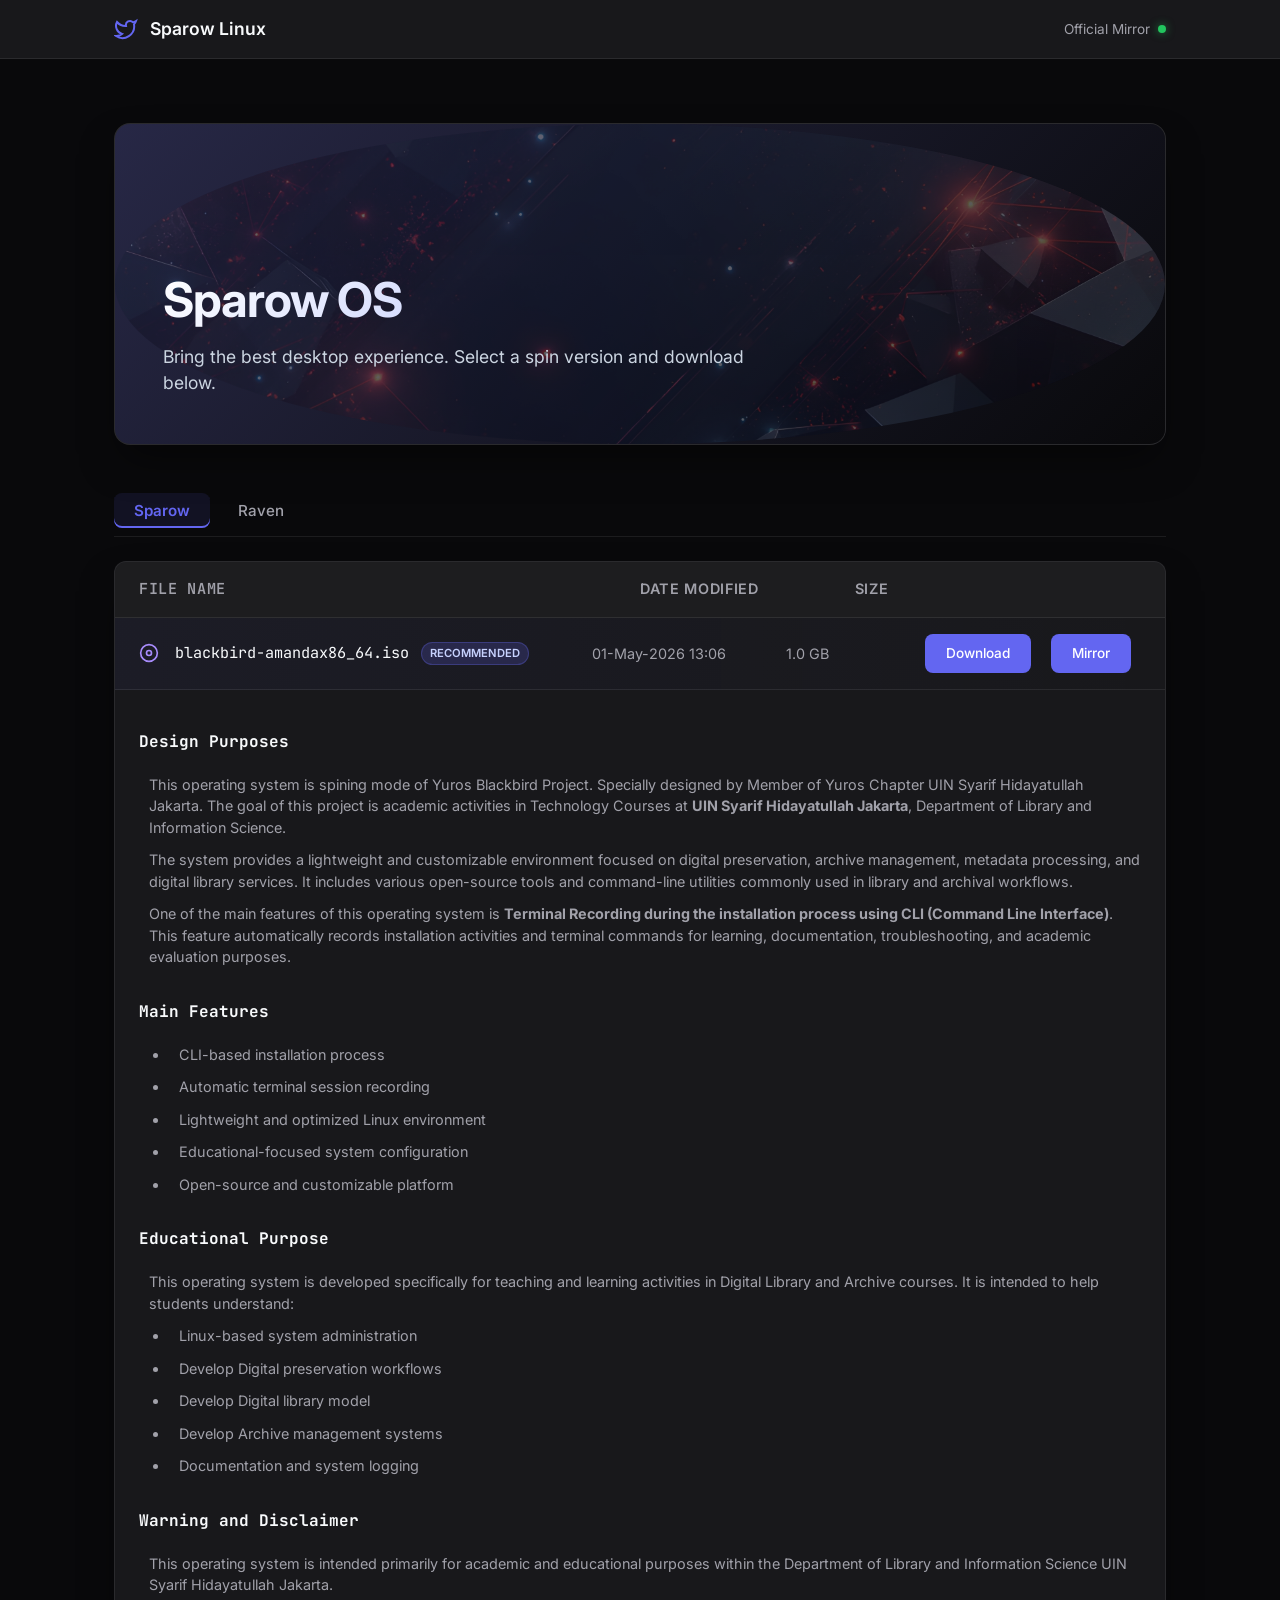
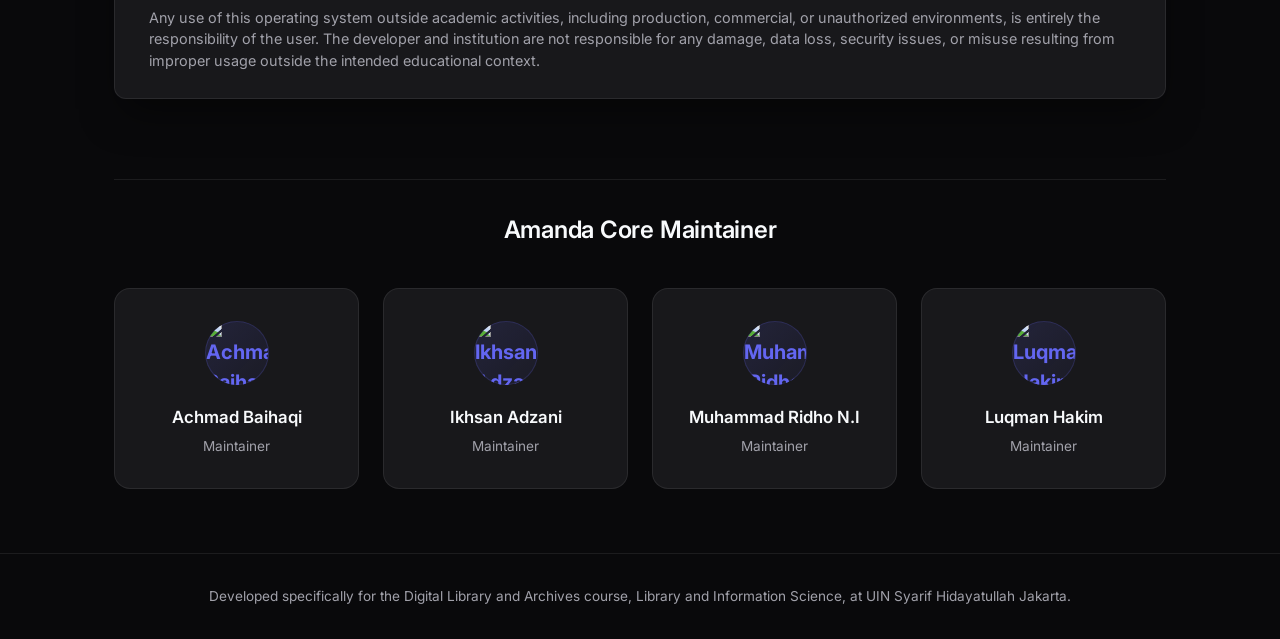
==== index.html @ cb7a0299 "Update index.html" ====
<!DOCTYPE html>
<html lang="en">
<head>
    <meta charset="UTF-8">
    <meta name="viewport" content="width=device-width, initial-scale=1.0">
    <title>Sparow OS - Download</title>
    <link rel="stylesheet" href="styles.css">
    <link
        href="https://fonts.googleapis.com/css2?family=Inter:wght@400;500;600;700&family=JetBrains+Mono:wght@400;500&display=swap"
        rel="stylesheet">
</head>

<body>
    <nav class="navbar">
        <div class="container">
            <div class="logo">
                <svg width="24" height="24" viewBox="0 0 24 24" fill="none" stroke="currentColor" stroke-width="2">
                    <path
                        d="M22 4s-.7 2.1-2 3.4c1.6 10-9.4 17.3-18 11.6 2.2.1 4.4-.6 6-2C3 15.5.5 9.6 3 5c2.2 2.6 5.6 4.1 9 4-.9-4.2 4-6.6 7-3.8 1.1 0 3-1.2 3-1.2z" />
                </svg>
                <span>Sparow Linux</span>
            </div>
            <div class="server-info">
                <span class="host">Official Mirror</span>
                <span class="status-indicator"></span>
            </div>
        </div>
    </nav>

    <main class="container main-content">
        <!-- Hero Section -->
        <div class="hero-section">
            <div class="hero-image-container">
                <!-- Ganti source gambar (src) di bawah ini dengan link gambar hero OS Anda -->
                <img src="/image/404f755d-6195-4b38-8e28-25b2aea1cfac.jpeg" alt="Blackbird OS Preview" class="hero-img">
                <div class="hero-content">
                    <h1>Sparow OS</h1>
                    <p>Bring the best desktop experience. Select a spin version and download below.</p>
                </div>
            </div>
        </div>

        <div class="release-tabs">
            <button class="tab-btn active" id="btn-amanda">Sparow</button>
            <button class="tab-btn" id="btn-blackbird">Raven</button>
        </div>

        <div class="file-browser">
            <div class="browser-header">
                <div class="col-name">File Name</div>
                <div class="col-date">Date Modified</div>
                <div class="col-size">Size</div>
                <div class="col-action"></div>
            </div>
            <div class="file-list" id="list-amanda">
                <!-- ISO Files (Highlight them) -->
                <div class="file-row iso-file">
                    <div class="col-name">
                        <svg class="icon" viewBox="0 0 24 24" fill="none" stroke="currentColor" stroke-width="2">
                            <circle cx="12" cy="12" r="10" />
                            <circle cx="12" cy="12" r="3" />
                        </svg>
                        <div class="file-details">
                            <span class="filename">blackbird-amandax86_64.iso</span>
                            <span class="file-badge">Recommended</span>
                        </div>
                    </div>
                    <div class="col-date">01-May-2026 13:06</div>
                    <div class="col-size">1.0 GB</div>
                    <div class="col-action">
                        <a href="/source/blackbird-amanda.iso" class="btn-download" download>Download</a>
                        <a href="https://onboardcloud.dl.sourceforge.net/project/blackbird/release-beta/blackbird-amanda.iso?viasf=1&fid=47947c083191922f" target="_blank" class="btn-download">Mirror</a>
                        
                    </div>
                </div>
                <div class="describe">

                    <h2 class="col-name">Design Purposes</h2>

                    <p>
                    This operating system is spining mode of Yuros Blackbird Project. Specially designed by Member of Yuros Chapter UIN Syarif Hidayatullah Jakarta. The goal of this project is academic activities in Technology Courses at <strong>UIN Syarif Hidayatullah Jakarta</strong>, Department of Library and Information Science.
                    </p>

                    <p>
                    The system provides a lightweight and customizable environment focused on digital preservation, archive management, metadata processing, and digital library services. It includes various open-source tools and command-line utilities commonly used in library and archival workflows.
                    </p>

                    <p>
                    One of the main features of this operating system is <strong>Terminal Recording during the installation process using CLI (Command Line Interface)</strong>. This feature automatically records installation activities and terminal commands for learning, documentation, troubleshooting, and academic evaluation purposes.
                    </p>

                    <h3 class="col-name">Main Features</h3>

                    <ul>
                        <li>CLI-based installation process</li>
                        <li>Automatic terminal session recording</li>
                        <li>Lightweight and optimized Linux environment</li>
                        <li>Educational-focused system configuration</li>
                        <li>Open-source and customizable platform</li>
                    </ul>

                    <h3 class="col-name">Educational Purpose</h3>

                    <p>
                    This operating system is developed specifically for teaching and learning activities in Digital Library and Archive courses. It is intended to help students understand:
                    </p>

                    <ul>
                        <li>Linux-based system administration</li>
                        <li>Develop Digital preservation workflows</li>
                        <li>Develop Digital library model</li>
                        <li>Develop Archive management systems</li>
                        <li>Documentation and system logging</li>
                    </ul>

                    <h3 class="col-name">Warning and Disclaimer</h3>

                    <p>
                    This operating system is intended primarily for academic and educational purposes within the Department of Library and Information Science UIN Syarif Hidayatullah Jakarta.
                    </p>

                    <p>
                    Any use of this operating system outside academic activities, including production, commercial, or unauthorized environments, is entirely the responsibility of the user. The developer and institution are not responsible for any damage, data loss, security issues, or misuse resulting from improper usage outside the intended educational context.
                    </p>
                </div>
            </div>

            <div class="file-list" id="list-blackbird" style="display: none;">
                <!-- ISO Files for Blackbird -->
                <div class="file-row iso-file">
                    <div class="col-name">
                        <svg class="icon" viewBox="0 0 24 24" fill="none" stroke="currentColor" stroke-width="2">
                            <circle cx="12" cy="12" r="10" />
                            <circle cx="12" cy="12" r="3" />
                        </svg>
                        <div class="file-details">
                            <span class="filename">blackbird-ravenx86_64.iso</span>
                        </div>
                    </div>
                    <div class="col-date">15-Apr-2026 09:20</div>
                    <div class="col-size">1.2 GB</div>
                    <div class="col-action">
                        <a href="#" class="btn-download">Download</a>
                    </div>
                </div>
                <div class="describe">

                    <h2 class="col-name">Design Purposes</h2>

                    <p>
                    This operating system is a core of Blackbird Project and Used for internal member only.
                    </p>


                </div>
            </div>
        </div>

        <!-- Contributors Section -->
        <section class="contributors-section">
            <h2 class="section-title">Amanda Core Maintainer</h2>
            <div class="contributors-grid">
                <div class="contributor-card">
                    <div class="avatar">
                        <img src="/assets/achmad-baihaqi.jpeg" alt="Achmad Baihaqi Avatar" class="avatar-img">
                    </div>
                    <div class="contributor-info">
                        <h3>Achmad Baihaqi</h3>
                        <p>Maintainer</p>
                    </div>
                </div>
                <div class="contributor-card">
                    <div class="avatar">
                        <img src="/assets/ikhsan-adzani.jpeg" alt="Ikhsan Adzani Avatar" class="avatar-img">
                    </div>
                    <div class="contributor-info">
                        <h3>Ikhsan Adzani</h3>
                        <p>Maintainer</p>
                    </div>
                </div>
                <div class="contributor-card">
                    <div class="avatar">
                        <img src="/assets/muhammad-ridho.jpg" alt="Muhammad Ridho Avatar" class="avatar-img">
                    </div>
                    <div class="contributor-info">
                        <h3>Muhammad Ridho N.I</h3>
                        <p>Maintainer</p>
                    </div>
                </div>
                <div class="contributor-card">
                    <div class="avatar">
                        <img src="/assets/luqman-hakim.jpg" alt="Luqman Hakim Avatar" class="avatar-img">
                    </div>
                    <div class="contributor-info">
                        <h3>Luqman Hakim</h3>
                        <p>Maintainer</p>
                    </div>
                </div>
            </div>
        </section>
    </main>

    <footer>
        <div class="server-info>
            <p class=" academic-note">Developed specifically for the Digital Library and Archives course, Library and
            Information Science, at UIN Syarif Hidayatullah Jakarta.</p>
        </div>
    </footer>

    <script src="main.js"></script>
</body>

</html>
---- styles.css ----
:root {
    --bg-main: #09090b;
    --bg-card: #18181b;
    --bg-hover: #27272a;
    --text-main: #f8fafc;
    --text-muted: #a1a1aa;
    --border-color: rgba(255, 255, 255, 0.08);
    --accent: #6366f1;
    --accent-hover: #4f46e5;
    --iso-glow: rgba(99, 102, 241, 0.15);
}

* {
    margin: 0;
    padding: 0;
    box-sizing: border-box;
}

body {
    font-family: 'Inter', -apple-system, BlinkMacSystemFont, "Segoe UI", sans-serif;
    background-color: var(--bg-main);
    color: var(--text-main);
    line-height: 1.5;
    -webkit-font-smoothing: antialiased;
}

.container {
    max-width: 1100px;
    margin: 0 auto;
    padding: 0 1.5rem;
}

/* Navbar */
.navbar {
    border-bottom: 1px solid var(--border-color);
    background: var(--bg-card);
    padding: 1rem 0;
}

.navbar .container {
    display: flex;
    justify-content: space-between;
    align-items: center;
}

.logo {
    display: flex;
    align-items: center;
    gap: 0.75rem;
    font-weight: 600;
    font-size: 1.1rem;
}

.logo svg {
    color: var(--accent);
}

/* Release Tabs */
.release-tabs {
    display: flex;
    gap: 0.5rem;
    margin-bottom: 1.5rem;
    border-bottom: 1px solid var(--border-color);
    padding-bottom: 0.5rem;
}

.tab-btn {
    background: transparent;
    border: none;
    color: var(--text-muted);
    padding: 0.5rem 1.25rem;
    font-size: 0.95rem;
    font-weight: 500;
    cursor: pointer;
    border-radius: 0.5rem;
    transition: all 0.2s ease;
    font-family: 'Inter', sans-serif;
}

.tab-btn:hover {
    color: var(--text-main);
    background: var(--bg-hover);
}

.tab-btn.active {
    background: rgba(99, 102, 241, 0.1);
    color: var(--accent);
    font-weight: 600;
    box-shadow: inset 0 -2px 0 var(--accent);
}

.server-info {
    font-size: 0.85rem;
    color: var(--text-muted);
    display: flex;
    align-items: center;
    gap: 0.5rem;
}

.status-indicator {
    width: 8px;
    height: 8px;
    border-radius: 50%;
    background: #22c55e;
    box-shadow: 0 0 8px rgba(34, 197, 94, 0.6);
}

/* Main Content */
.main-content {
    padding: 4rem 1.5rem;
}

/* Hero Section */
.hero-section {
    margin-bottom: 3rem;
    border-radius: 1rem;
    overflow: hidden;
    position: relative;
    border: 1px solid var(--border-color);
    box-shadow: 0 20px 40px -10px rgba(0, 0, 0, 0.5);
    background: var(--bg-card);
}

.hero-image-container {
    position: relative;
    width: 100%;
    height: 320px;
    background: linear-gradient(135deg, rgba(99, 102, 241, 0.2) 0%, rgba(9, 9, 11, 1) 100%);
    display: flex;
    align-items: flex-end;
    padding: 3rem;
}

.hero-img {
    position: absolute;
    top: 0;
    left: 0;
    width: 100%;
    height: 100%;
    object-fit: cover;
    opacity: 0.3; /* Opacity lowered to keep text highly readable */
    z-index: 1;
}

.hero-content {
    position: relative;
    z-index: 2;
}

.hero-content h1 {
    font-size: clamp(2rem, 5vw, 3rem);
    font-weight: 700;
    margin-bottom: 0.5rem;
    background: linear-gradient(135deg, #ffffff 0%, #a5b4fc 100%);
    -webkit-background-clip: text;
    -webkit-text-fill-color: transparent;
    letter-spacing: -0.02em;
}

.hero-content p {
    color: #cbd5e1;
    font-size: 1.1rem;
    max-width: 600px;
}

.hero-content p.academic-note {
    margin-top: 1.25rem;
    font-size: 0.85rem;
    color: #94a3b8;
    font-style: italic;
    border-left: 2px solid var(--accent);
    padding-left: 0.75rem;
}

img {
    display: block;
    max-width: 100%;
    border-radius: 100%;
    overflow: hidden;
    
}
/* File Browser */
.file-browser {
    background: var(--bg-card);
    border: 1px solid var(--border-color);
    border-radius: 0.75rem;
    overflow: hidden;
    box-shadow: 0 20px 40px -10px rgba(0, 0, 0, 0.5);
}

.browser-header {
    display: grid;
    grid-template-columns: 3.5fr 1.5fr 1fr 1fr;
    padding: 1rem 1.5rem;
    border-bottom: 1px solid var(--border-color);
    background: rgba(255, 255, 255, 0.02);
    font-size: 0.85rem;
    font-weight: 600;
    color: var(--text-muted);
    text-transform: uppercase;
    letter-spacing: 0.05em;
}

.file-list {
    display: flex;
    flex-direction: column;
}

.file-row {
    display: grid;
    grid-template-columns: 3.5fr 1.5fr 1fr 1fr;
    align-items: center;
    padding: 1rem 1.5rem;
    border-bottom: 1px solid var(--border-color);
    text-decoration: none;
    color: var(--text-main);
    transition: background 0.2s ease;
}

.describe {
    padding: 1rem 1.5rem;
}

.describe h2, .describe h3 {
    font-size: 1rem;
    margin-bottom: 1.25em;
}

.describe h2 {
 margin-top: 1.5em ;
}

.describe h3 {
 margin-top: 2em ;
}

.describe p, .describe li {
    color: var(--text-muted);
    font-size: .9rem;
    margin-bottom: .75em;
}

.describe p{
    margin-inline-start: 10px;
}

.describe li {
    margin-inline-start: 30px;
    padding-inline-start: 10px;
}


.file-row:last-child {
    border-bottom: none;
}

.file-row:hover {
    background: var(--bg-hover);
}

.file-row.iso-file {
    background: linear-gradient(90deg, rgba(99, 102, 241, 0.05), transparent);
}

.file-row.iso-file:hover {
    background: linear-gradient(90deg, rgba(99, 102, 241, 0.1), transparent);
}

/* Columns */
.col-name {
    display: flex;
    align-items: center;
    gap: 1rem;
    font-family: 'JetBrains Mono', monospace;
    font-size: 0.95rem;
    word-break: break-all;
}

.col-date, .col-size {
    font-size: 0.9rem;
    color: var(--text-muted);
}

.col-action {
    display: flex;
    justify-content: flex-end;
}

.icon {
    width: 20px;
    height: 20px;
    color: var(--text-muted);
    flex-shrink: 0;
}

.directory .icon {
    color: #60a5fa;
    fill: rgba(96, 165, 250, 0.2);
}

.iso-file .icon {
    color: #a78bfa;
}

.text-file .icon {
    color: #94a3b8;
}

.file-details {
    display: flex;
    align-items: center;
    gap: 0.75rem;
    flex-wrap: wrap;
}

.file-badge {
    font-family: 'Inter', sans-serif;
    font-size: 0.7rem;
    background: rgba(99, 102, 241, 0.2);
    color: #c7d2fe;
    padding: 0.15rem 0.5rem;
    border-radius: 1rem;
    border: 1px solid rgba(99, 102, 241, 0.3);
    font-weight: 600;
    text-transform: uppercase;
}

/* Buttons */
.btn-download {
    display: inline-flex;
    align-items: center;
    justify-content: center;
    padding: 0.5rem 1.25rem;
    background: var(--accent);
    color: #fff;
    text-decoration: none;
    border-radius: 0.5rem;
    font-weight: 500;
    font-size: 0.85rem;
    margin-left: 10px;
    margin-right: 10px;
    transition: all 0.2s;
    font-family: 'Inter', sans-serif;
    border: 1px solid transparent;
}

.btn-download:hover {
    background: var(--accent-hover);
    transform: translateY(-1px);
}

.btn-download.secondary {
    background: transparent;
    border: 1px solid var(--border-color);
    color: var(--text-main);
}

.btn-download.secondary:hover {
    background: rgba(255, 255, 255, 0.05);
    border-color: rgba(255, 255, 255, 0.2);
}

/* Contributors Section */
.contributors-section {
    margin-top: 5rem;
    padding-top: 2rem;
    border-top: 1px solid var(--border-color);
}

.section-title {
    font-size: 1.5rem;
    font-weight: 600;
    margin-bottom: 2.5rem;
    color: var(--text-main);
    text-align: center;
    letter-spacing: -0.01em;
}

.contributors-grid {
    display: grid;
    grid-template-columns: repeat(auto-fit, minmax(180px, 1fr));
    gap: 1.5rem;
}

.contributor-card {
    background: var(--bg-card);
    border: 1px solid var(--border-color);
    border-radius: 1rem;
    padding: 2rem 1.5rem;
    text-align: center;
    transition: transform 0.3s ease, box-shadow 0.3s ease, border-color 0.3s ease;
    cursor: default;
}

.contributor-card:hover {
    transform: translateY(-5px);
    box-shadow: 0 15px 30px -10px rgba(0, 0, 0, 0.5);
    background: var(--bg-hover);
    border-color: rgba(99, 102, 241, 0.3);
}

.avatar {
    width: 64px;
    height: 64px;
    border-radius: 50px;
    background: linear-gradient(135deg, rgba(99, 102, 241, 0.15) 0%, rgba(99, 102, 241, 0.05) 100%);
    border: 1px solid rgba(99, 102, 241, 0.2);
    color: var(--accent);
    display: flex;
    align-items: center;
    justify-content: center;
    font-size: 1.25rem;
    font-weight: 700;
    margin: 0 auto 1.25rem auto;
    font-family: 'Inter', sans-serif;
    transition: all 0.3s ease;
}

.avatar img{
        width: 64px;
    height: 64px;
    border-radius: 50px;
    object-fit: cover;
}

.contributor-card:hover .avatar {
    background: linear-gradient(135deg, rgba(99, 102, 241, 0.3) 0%, rgba(99, 102, 241, 0.1) 100%);
    box-shadow: 0 0 20px rgba(99, 102, 241, 0.15);
    color: #fff;
}

.contributor-info h3 {
    font-size: 1.05rem;
    font-weight: 600;
    color: var(--text-main);
    margin-bottom: 0.35rem;
}

.contributor-info p {
    font-size: 0.85rem;
    color: var(--text-muted);
}

/* Footer */
footer {
    text-align: center;
    padding: 2rem 0;
    color: var(--text-muted);
    font-size: 0.85rem;
    border-top: 1px solid var(--border-color);
}

/* Responsive */
@media (max-width: 900px) {
    .browser-header {
        grid-template-columns: 2fr 1fr 1fr;
    }
    .file-row {
        grid-template-columns: 2fr 1fr 1fr;
    }
    .browser-header .col-date, .file-row .col-date {
        display: none;
    }
}

@media (max-width: 600px) {
    .browser-header {
        display: none;
    }
    .file-row {
        grid-template-columns: 1fr;
        gap: 0.75rem;
        padding: 1.25rem;
    }
    .col-size {
        padding-left: 2.25rem;
        display: inline-block;
        font-size: 0.85rem;
    }
    .col-action {
        justify-content: flex-start;
        padding-left: 2.25rem;
        margin-top: 0.5rem;
    }
}
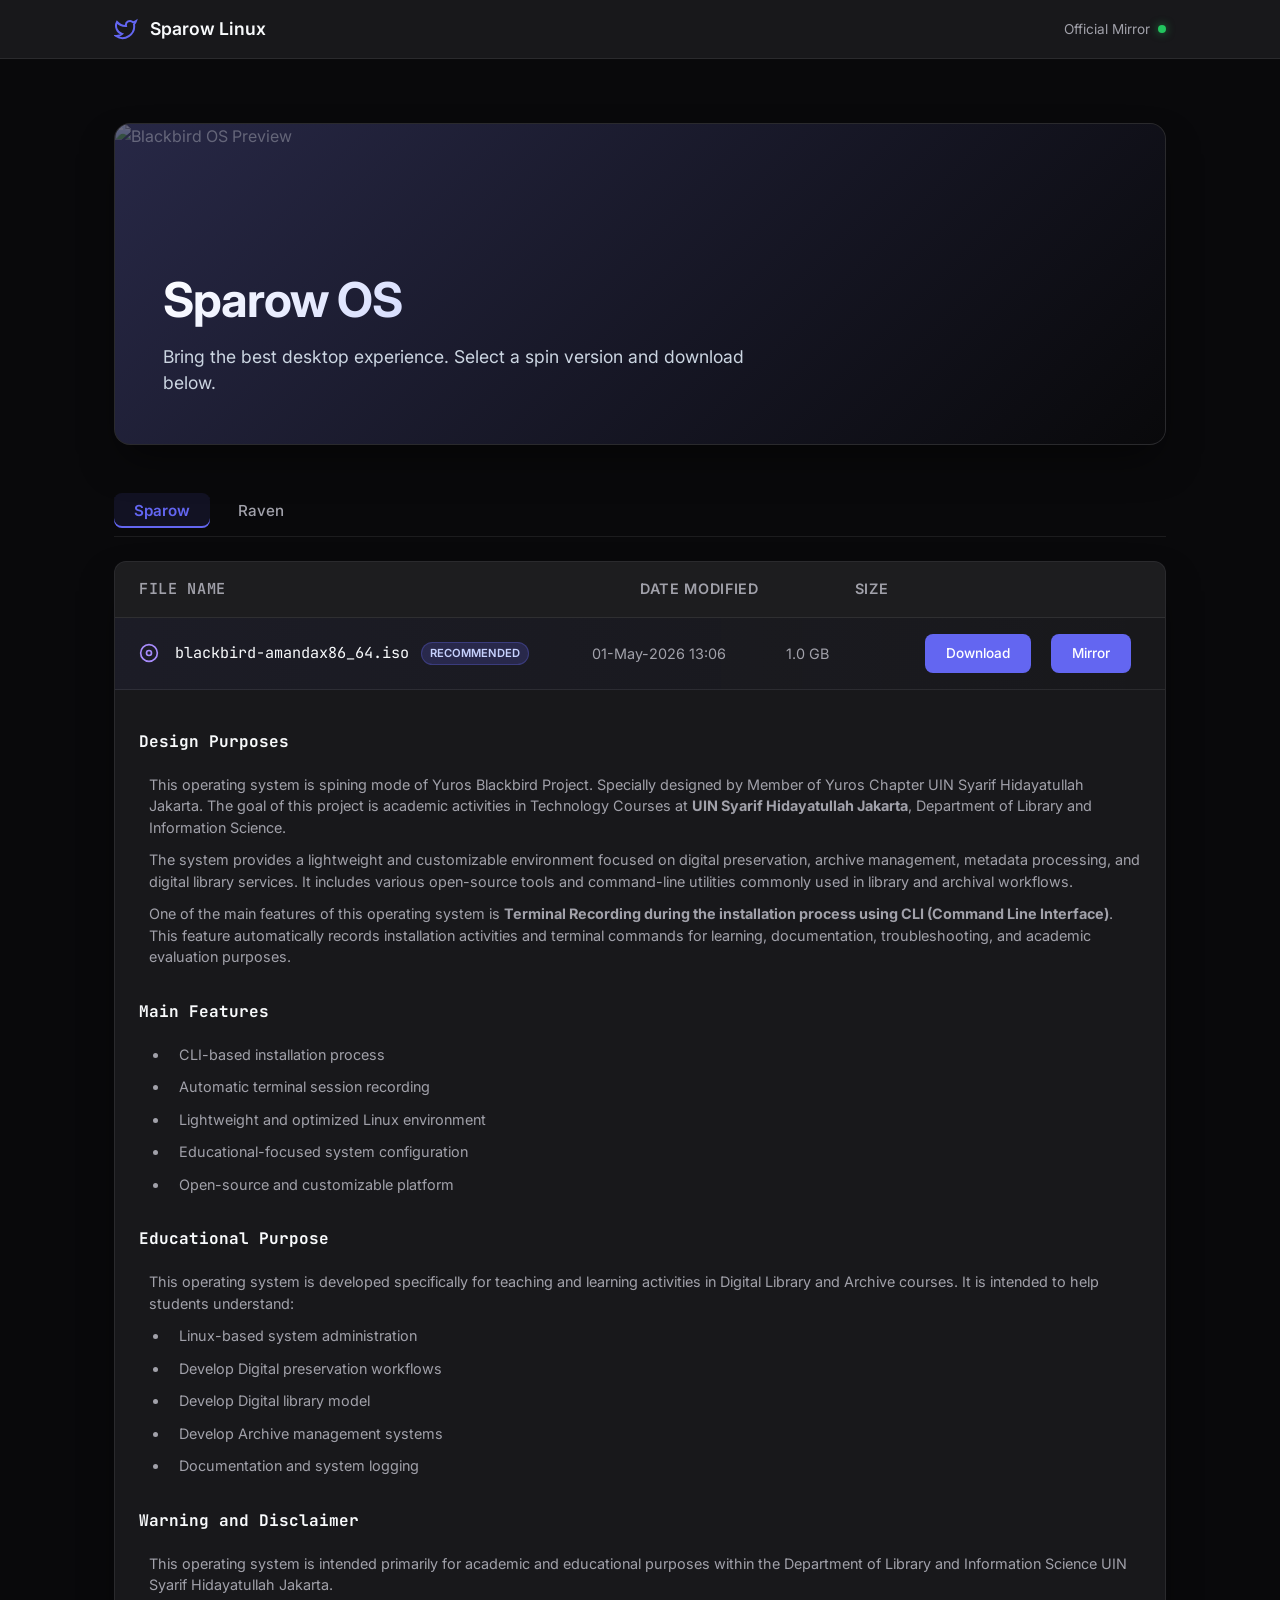
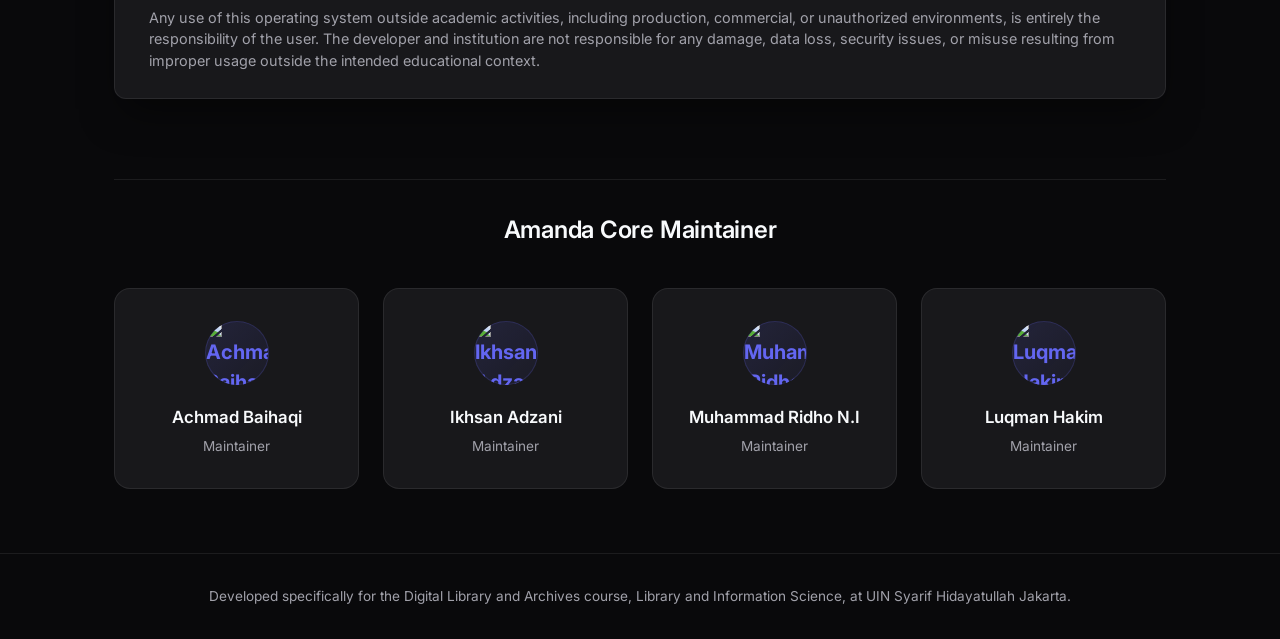
==== commit 3da9a02f: "Update index.html" ====
--- a/index.html
+++ b/index.html
@@ -32,7 +32,7 @@
         <div class="hero-section">
             <div class="hero-image-container">
                 <!-- Ganti source gambar (src) di bawah ini dengan link gambar hero OS Anda -->
-                <img src="/image/404f755d-6195-4b38-8e28-25b2aea1cfac.jpeg" alt="Blackbird OS Preview" class="hero-img">
+                <img src="opsi1.jpg" alt="Blackbird OS Preview" class="hero-img">
                 <div class="hero-content">
                     <h1>Sparow OS</h1>
                     <p>Bring the best desktop experience. Select a spin version and download below.</p>
--- a/styles.css
+++ b/styles.css
@@ -140,6 +140,7 @@
     object-fit: cover;
     opacity: 0.3; /* Opacity lowered to keep text highly readable */
     z-index: 1;
+    border-radius: 0 !important;
 }
 
 .hero-content {
@@ -175,7 +176,6 @@
 img {
     display: block;
     max-width: 100%;
-    border-radius: 100%;
     overflow: hidden;
     
 }
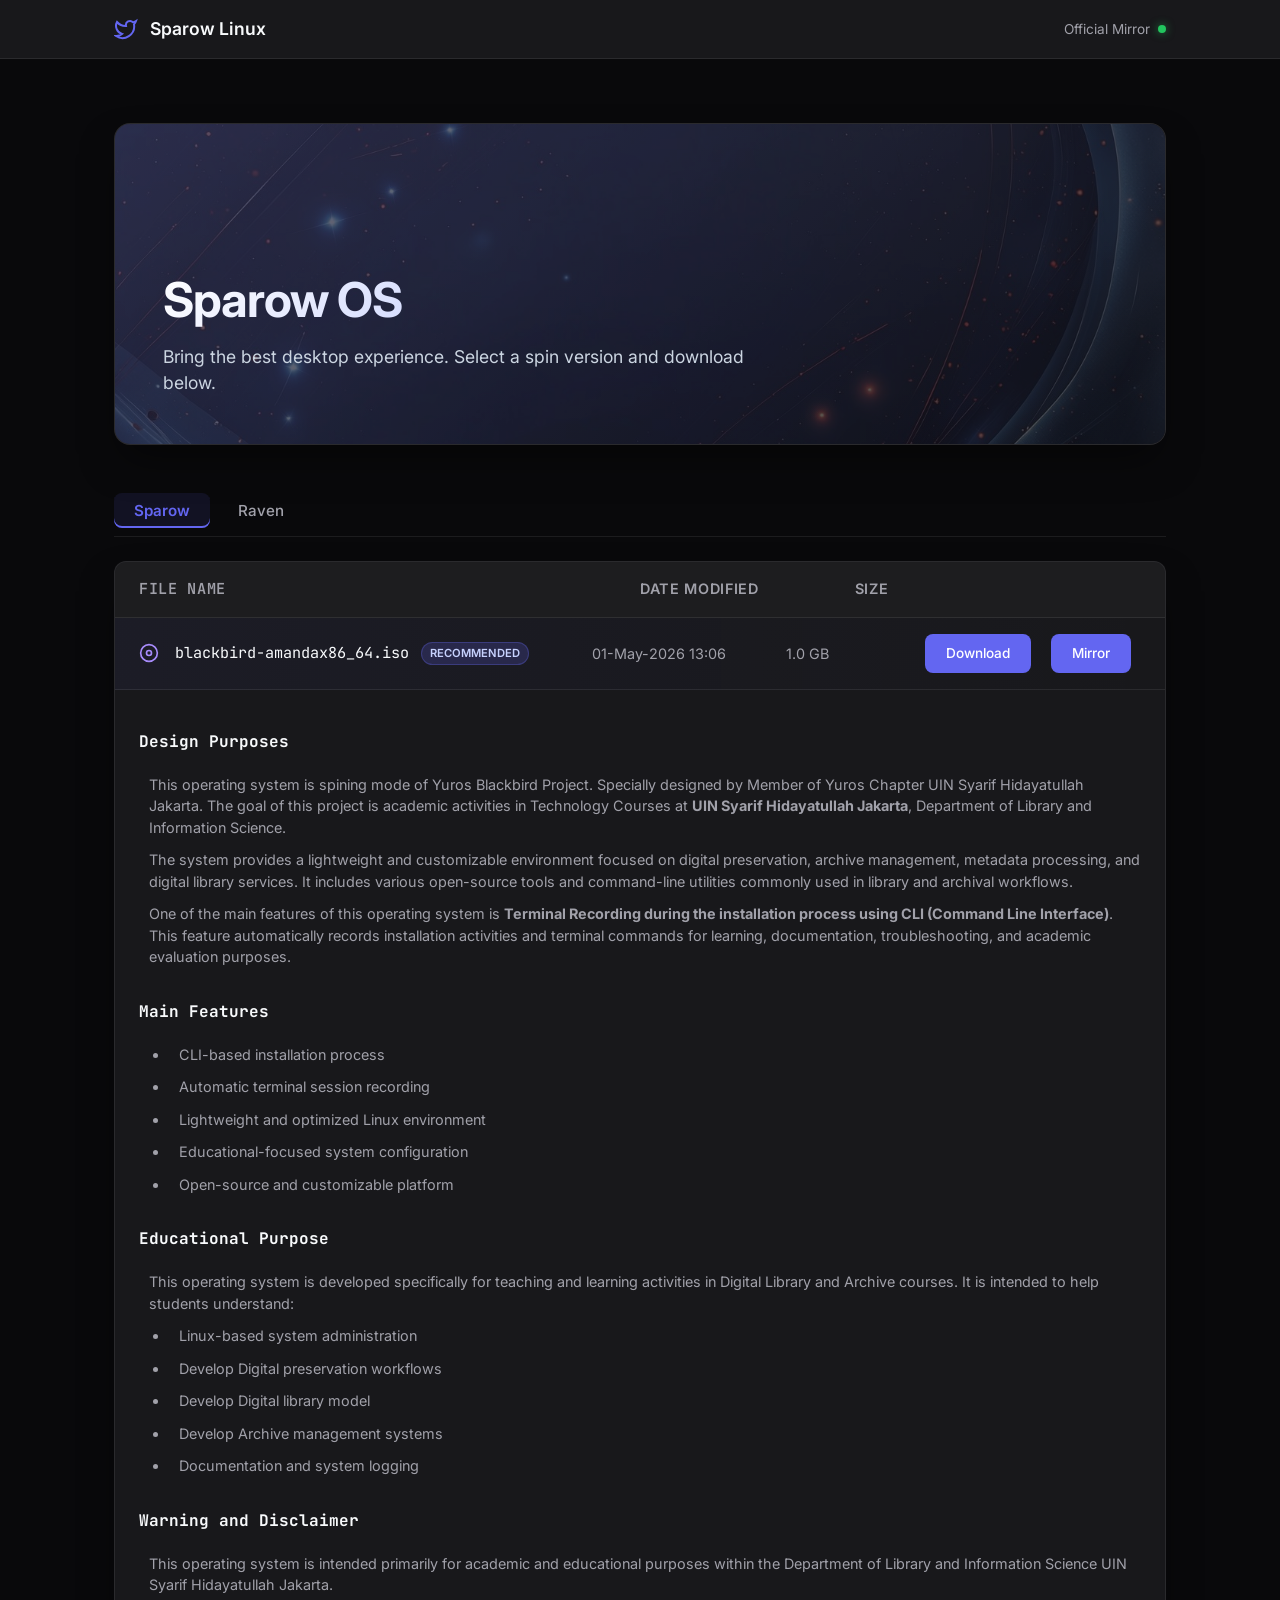
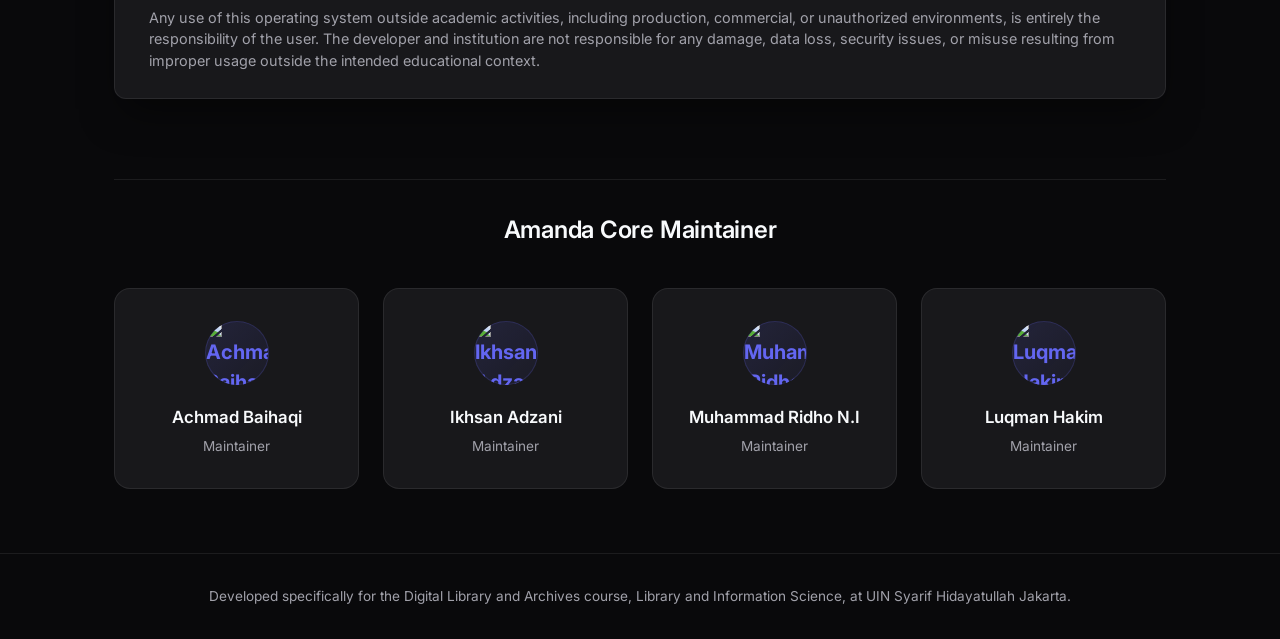
==== commit 06f4c5cd: "Update index.html" ====
--- a/index.html
+++ b/index.html
@@ -32,7 +32,7 @@
         <div class="hero-section">
             <div class="hero-image-container">
                 <!-- Ganti source gambar (src) di bawah ini dengan link gambar hero OS Anda -->
-                <img src="opsi1.jpg" alt="Blackbird OS Preview" class="hero-img">
+                <img src="opsi2.jpg" alt="Blackbird OS Preview" class="hero-img">
                 <div class="hero-content">
                     <h1>Sparow OS</h1>
                     <p>Bring the best desktop experience. Select a spin version and download below.</p>
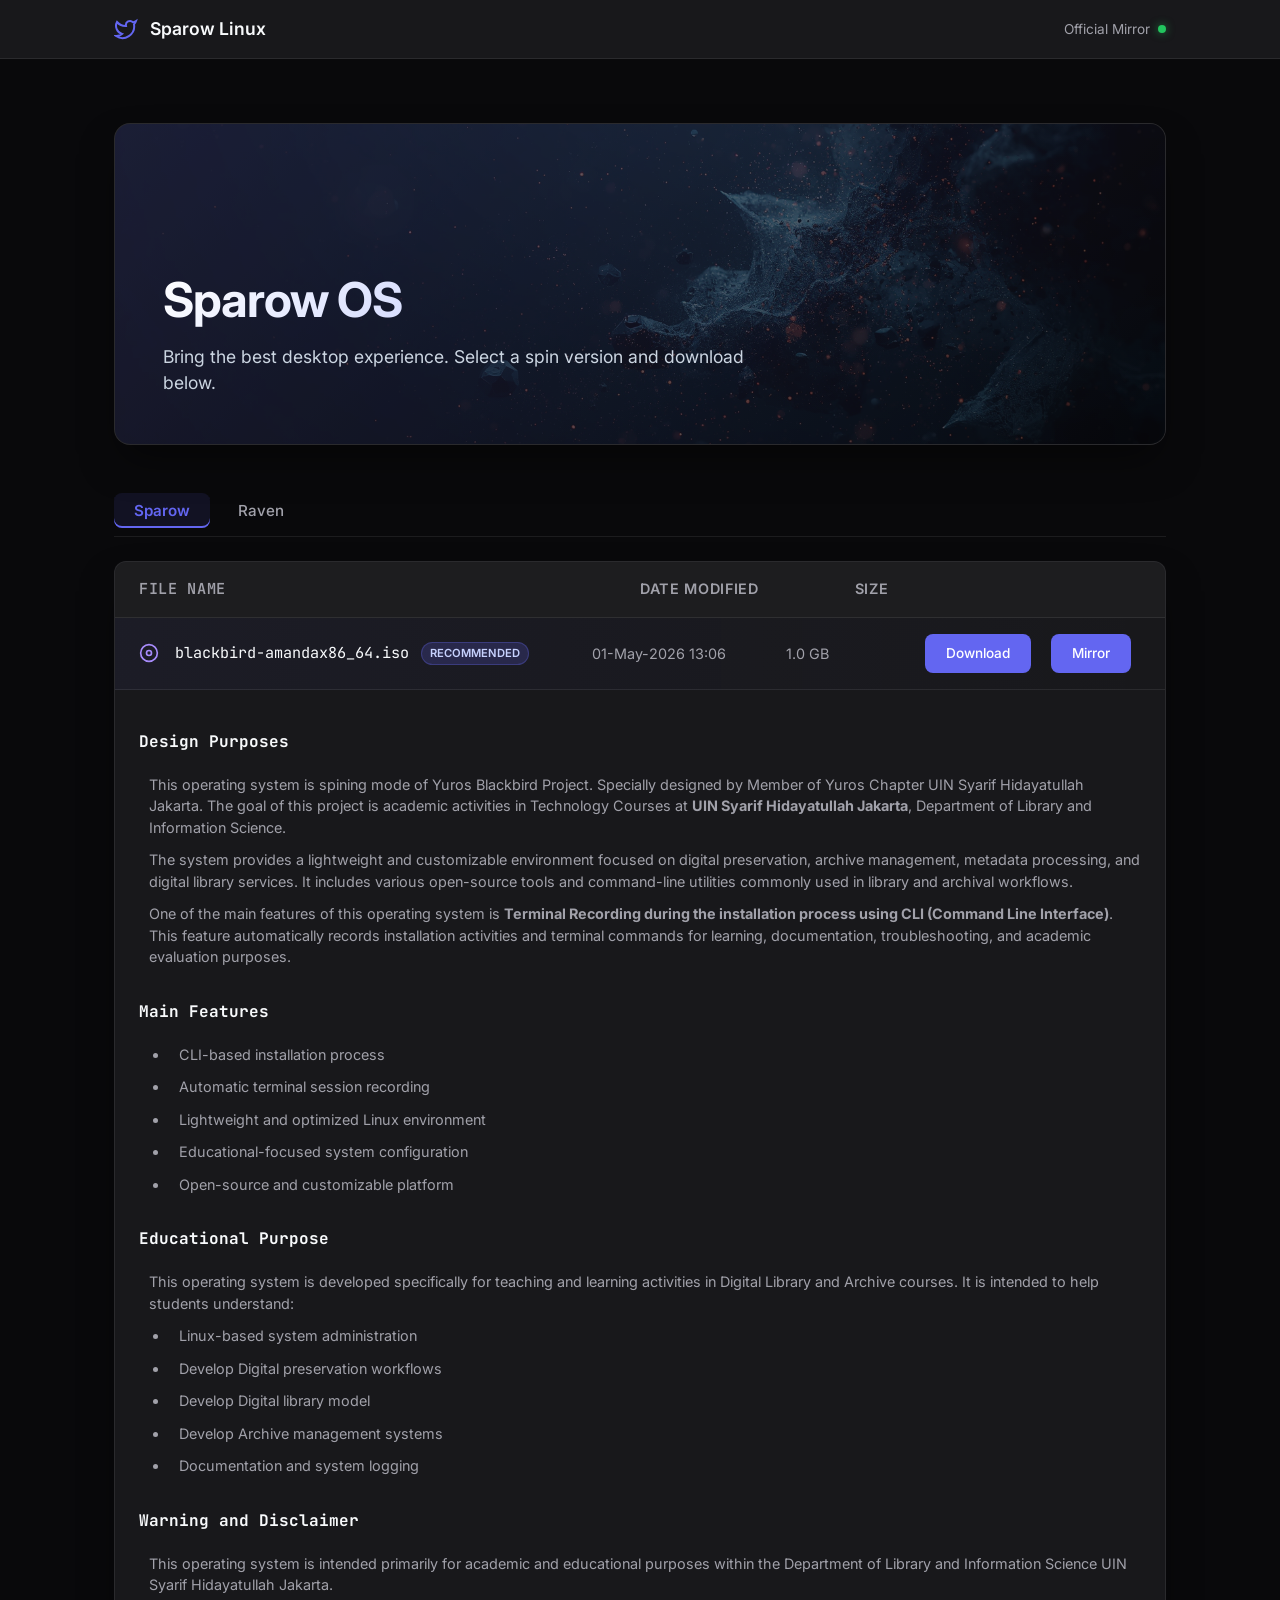
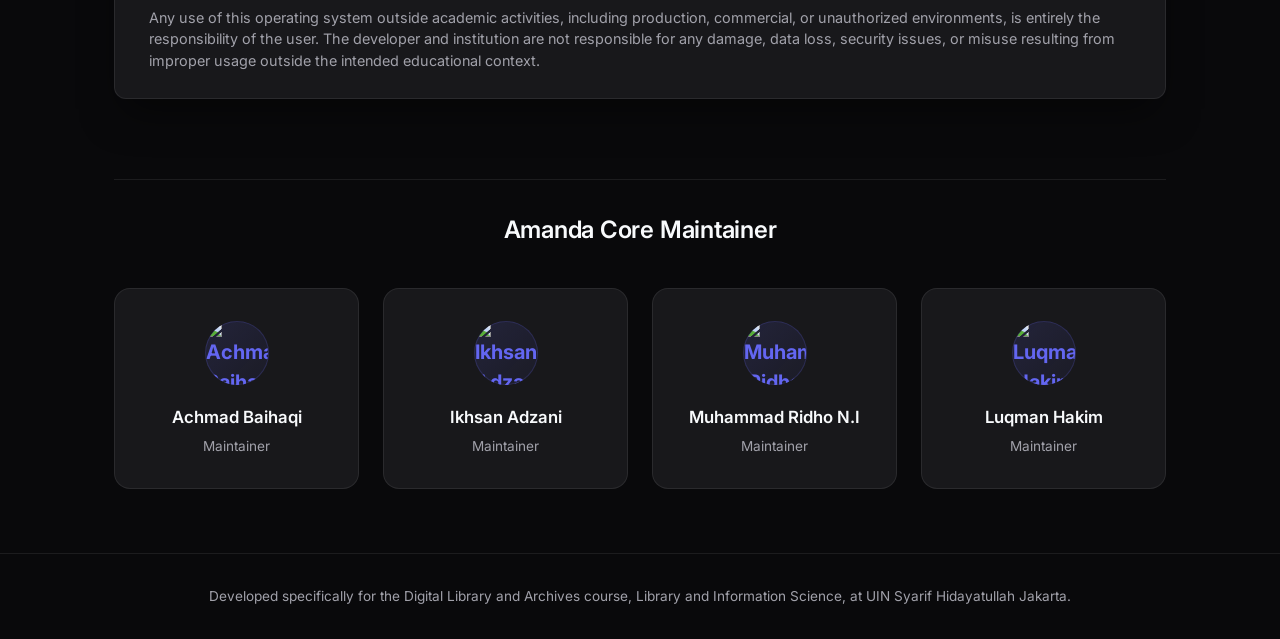
==== commit e7f4d74d: "Update index.html" ====
--- a/index.html
+++ b/index.html
@@ -32,7 +32,7 @@
         <div class="hero-section">
             <div class="hero-image-container">
                 <!-- Ganti source gambar (src) di bawah ini dengan link gambar hero OS Anda -->
-                <img src="opsi2.jpg" alt="Blackbird OS Preview" class="hero-img">
+                <img src="opsi1.png" alt="Blackbird OS Preview" class="hero-img">
                 <div class="hero-content">
                     <h1>Sparow OS</h1>
                     <p>Bring the best desktop experience. Select a spin version and download below.</p>
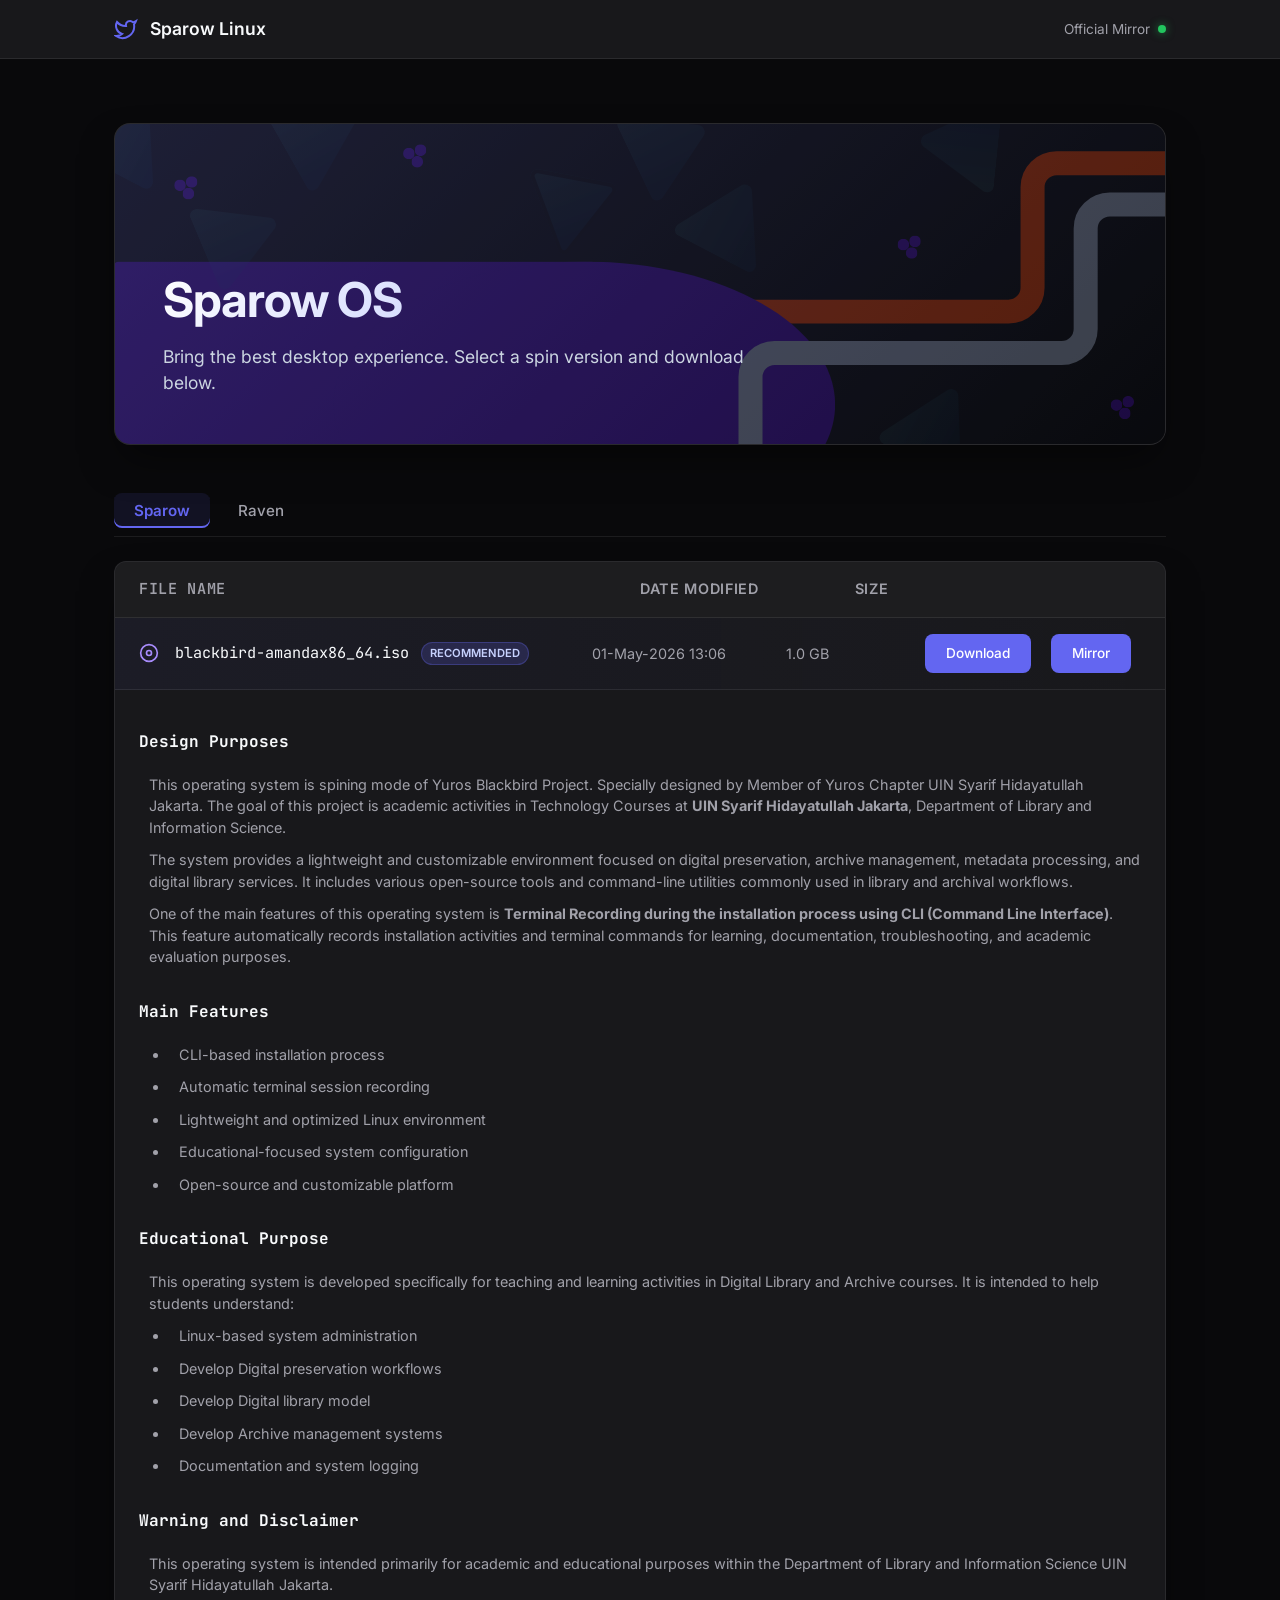
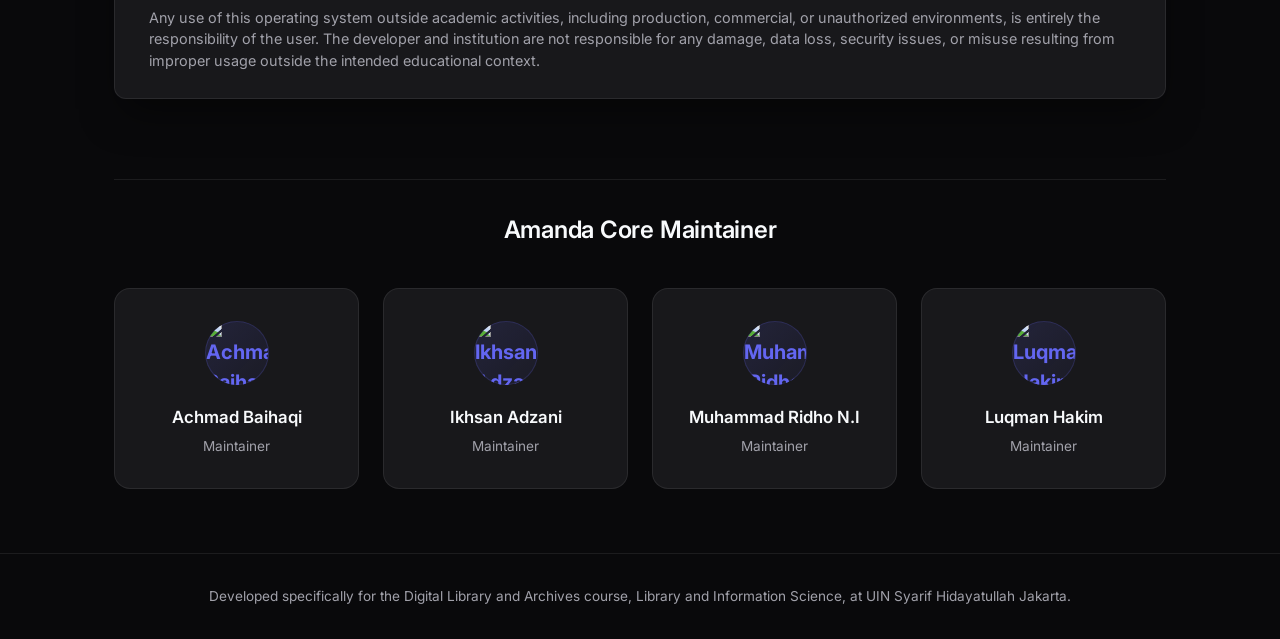
==== commit afa6b89e: "Update index.html" ====
--- a/index.html
+++ b/index.html
@@ -32,7 +32,7 @@
         <div class="hero-section">
             <div class="hero-image-container">
                 <!-- Ganti source gambar (src) di bawah ini dengan link gambar hero OS Anda -->
-                <img src="opsi1.png" alt="Blackbird OS Preview" class="hero-img">
+                <img src="opsi3.png" alt="Blackbird OS Preview" class="hero-img">
                 <div class="hero-content">
                     <h1>Sparow OS</h1>
                     <p>Bring the best desktop experience. Select a spin version and download below.</p>
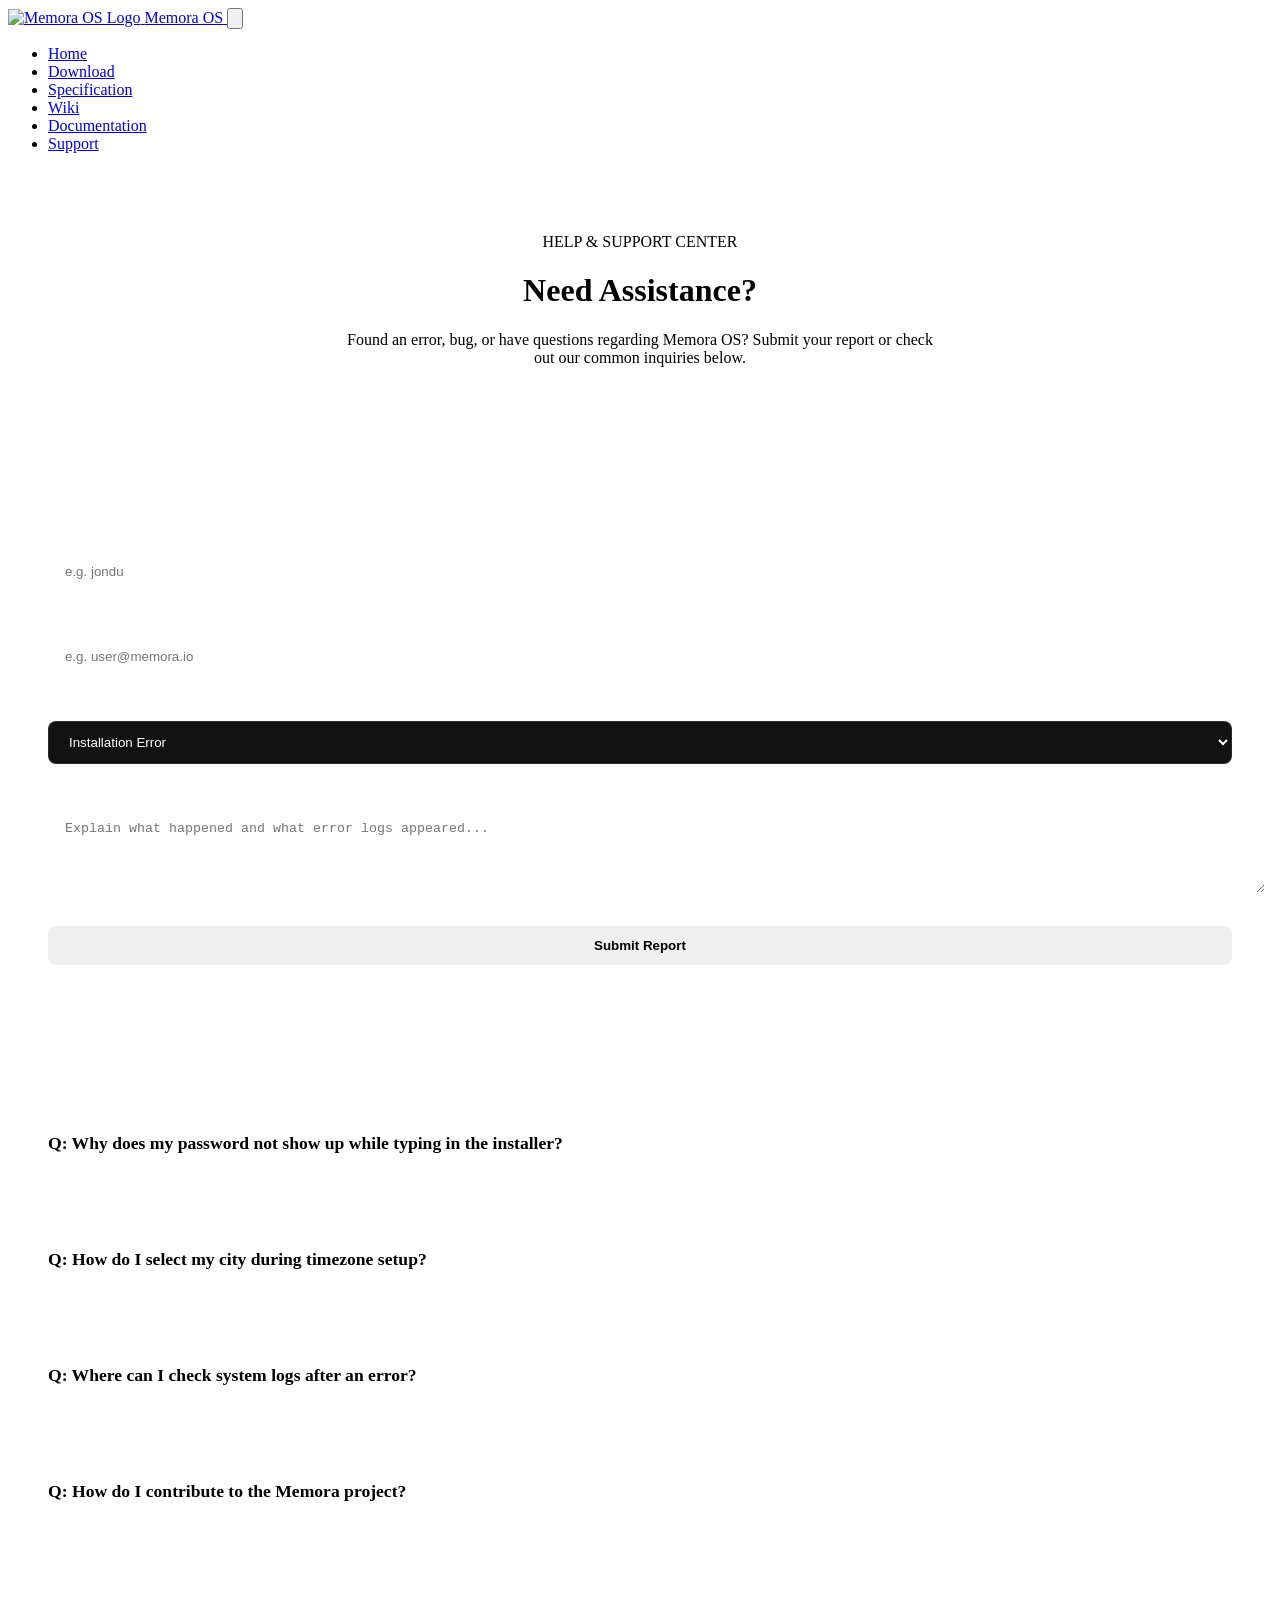
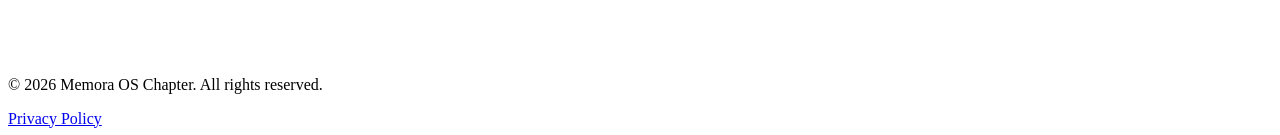
==== commit 7a2264b3: "Create index.html" ====
--- a/index.html
+++ b/index.html
@@ -3,211 +3,247 @@
 <head>
     <meta charset="UTF-8">
     <meta name="viewport" content="width=device-width, initial-scale=1.0">
-    <title>Sparow OS - Download</title>
-    <link rel="stylesheet" href="styles.css">
-    <link
-        href="https://fonts.googleapis.com/css2?family=Inter:wght@400;500;600;700&family=JetBrains+Mono:wght@400;500&display=swap"
-        rel="stylesheet">
+    
+    <!-- Optimasi SEO 100% -->
+    <title>Memora OS - Support & Error Reporting</title>
+    <meta name="description" content="Get help, report bugs, and find solutions for Memora OS. Read our frequently asked questions or contact the core team via the Telegram reporting tool.">
+    <meta name="keywords" content="Memora OS support, Linux help, report bug Memora, Linux FAQ, Memora OS errors">
+    <meta name="author" content="Memora OS Core Team">
+    <meta name="theme-color" content="#18181b">
+
+    <!-- Optimasi Performa 100% (Preconnect) -->
+    <link rel="preconnect" href="https://cdn.tailwindcss.com">
+    <link rel="preconnect" href="https://api.iconify.design">
+    <link rel="icon" type="image/svg+xml" href="assets/image/memora-logo-icon.svg">
+
+    <!-- CSS External -->
+    <link rel="stylesheet" href="assets/css/styleglobal.css">
+    <link rel="stylesheet" href="assets/css/header.css">
+    <link rel="stylesheet" href="assets/css/page/landingpage.css">
+    <link rel="stylesheet" href="assets/css/page/wiki.css">
+    <link rel="stylesheet" href="assets/css/footer.css">
+    <link rel="stylesheet" href="assets/css/page/specifications.css">
+    
+    <!-- Script ditunda (defer) agar tidak memblokir render halaman -->
+    <script src="https://cdn.tailwindcss.com" defer></script>
+    <script src="https://code.iconify.design/iconify-icon/2.1.0/iconify-icon.min.js" defer></script>
 </head>
-
-<body>
-    <nav class="navbar">
-        <div class="container">
-            <div class="logo">
-                <svg width="24" height="24" viewBox="0 0 24 24" fill="none" stroke="currentColor" stroke-width="2">
-                    <path
-                        d="M22 4s-.7 2.1-2 3.4c1.6 10-9.4 17.3-18 11.6 2.2.1 4.4-.6 6-2C3 15.5.5 9.6 3 5c2.2 2.6 5.6 4.1 9 4-.9-4.2 4-6.6 7-3.8 1.1 0 3-1.2 3-1.2z" />
+<body class="premium-dark min-h-screen flex flex-col">
+
+    <!-- Ambient Glow Background -->
+    <div class="ambient-glow glow-1 opacity-40"></div>
+    <div class="ambient-glow glow-2 opacity-40"></div>
+
+    <!-- Header / Navbar Sticky Tailwind -->
+    <header class="sticky top-0 z-50 py-4 px-4 sm:px-0">
+        <nav class="max-w-5xl mx-auto backdrop-blur-md border border-[#20b1c7]/20 rounded-full py-3 px-6 flex justify-between items-center shadow-[0_10px_30px_rgba(0,0,0,0.5)]" aria-label="Main Navigation">
+            <!-- Logo -->
+            <a href="index.html" class="flex items-center gap-2 font-bold text-base text-slate-100 shrink-0 focus:outline-none focus-visible:ring-2 focus-visible:ring-[#20b1c7] rounded" aria-label="Memora OS Homepage">
+                <span class="w-8 h-8"><img src="assets/image/memora-logo.png" alt="Memora OS Logo" width="32" height="32" class="w-full h-full object-contain"></span>
+                <span>Memora OS</span>
+            </a>
+            
+            <!-- Hamburger Button (Aksesibilitas 100%) -->
+            <button id="menuBtn" class="sm:hidden text-slate-300 focus:outline-none focus-visible:ring-2 focus-visible:ring-[#20b1c7] rounded p-1" aria-label="Toggle mobile menu" aria-expanded="false" aria-controls="mobileMenu">
+                <svg class="w-6 h-6" fill="none" stroke="currentColor" viewBox="0 0 24 24" aria-hidden="true">
+                    <path stroke-linecap="round" stroke-linejoin="round" stroke-width="2" d="M4 6h16M4 12h16m-7 6h7"></path>
                 </svg>
-                <span>Sparow Linux</span>
+            </button>
+            
+            <!-- Menu Utama -->
+            <ul id="mobileMenu" class="hidden sm:flex items-center gap-0 sm:gap-6 list-none m-0 p-0 absolute sm:static top-20 left-4 right-4 sm:left-auto sm:right-auto sm:w-auto bg-[#18181b]/95 sm:bg-transparent backdrop-blur-xl border border-[#20b1c7]/30 sm:border-0 rounded-2xl sm:rounded-none flex-col sm:flex-row py-2 sm:py-0 px-0 sm:px-0 shadow-[0_20px_50px_rgba(0,0,0,0.8),0_0_20px_rgba(32,177,199,0.15)] sm:shadow-none">
+                <li class="w-full sm:w-auto"><a href="index.html" class="text-sm text-slate-300 hover:text-[#20b1c7] transition-all duration-300 font-medium block py-3 px-6 sm:px-0 sm:py-0 relative group focus:outline-none focus-visible:ring-2 focus-visible:ring-[#20b1c7] rounded">Home<span class="absolute bottom-1 left-6 right-6 sm:left-0 sm:right-0 h-[2px] bg-[#20b1c7] scale-x-0 group-hover:scale-x-100 transition-transform duration-300 origin-left"></span></a></li>
+                <li class="w-full sm:w-auto"><a href="iso.html" class="text-sm text-slate-300 hover:text-[#20b1c7] transition-all duration-300 font-medium block py-3 px-6 sm:px-0 sm:py-0 relative group focus:outline-none focus-visible:ring-2 focus-visible:ring-[#20b1c7] rounded">Download<span class="absolute bottom-1 left-6 right-6 sm:left-0 sm:right-0 h-[2px] bg-[#20b1c7] scale-x-0 group-hover:scale-x-100 transition-transform duration-300 origin-left"></span></a></li>
+                <li class="w-full sm:w-auto"><a href="specification.html" class="text-sm text-slate-300 hover:text-[#20b1c7] transition-all duration-300 font-medium block py-3 px-6 sm:px-0 sm:py-0 relative group focus:outline-none focus-visible:ring-2 focus-visible:ring-[#20b1c7] rounded">Specification<span class="absolute bottom-1 left-6 right-6 sm:left-0 sm:right-0 h-[2px] bg-[#20b1c7] scale-x-0 group-hover:scale-x-100 transition-transform duration-300 origin-left"></span></a></li>
+		        <li class="w-full sm:w-auto"><a href="wiki.html" class="text-sm text-slate-300 hover:text-[#20b1c7] transition-all duration-300 font-medium block py-3 px-6 sm:px-0 sm:py-0 relative group focus:outline-none focus-visible:ring-2 focus-visible:ring-[#20b1c7] rounded">Wiki<span class="absolute bottom-1 left-6 right-6 sm:left-0 sm:right-0 h-[2px] bg-[#20b1c7] scale-x-0 group-hover:scale-x-100 transition-transform duration-300 origin-left"></span></a></li>
+                <li class="w-full sm:w-auto"><a href="documentation.html" class="text-sm text-slate-300 hover:text-[#20b1c7] transition-all duration-300 font-medium block py-3 px-6 sm:px-0 sm:py-0 relative group focus:outline-none focus-visible:ring-2 focus-visible:ring-[#20b1c7] rounded">Documentation<span class="absolute bottom-1 left-6 right-6 sm:left-0 sm:right-0 h-[2px] bg-[#20b1c7] scale-x-0 group-hover:scale-x-100 transition-transform duration-300 origin-left"></span></a></li>
+                <li class="w-full sm:w-auto"><a href="support.html" class="text-sm text-[#20b1c7] transition-all duration-300 font-medium block py-3 px-6 sm:px-0 sm:py-0 relative group focus:outline-none focus-visible:ring-2 focus-visible:ring-[#20b1c7] rounded" aria-current="page">Support<span class="absolute bottom-1 left-6 right-6 sm:left-0 sm:right-0 h-[2px] bg-[#20b1c7] scale-x-100 transition-transform duration-300 origin-left"></span></a></li>
+            </ul>
+        </nav>
+    </header>
+
+    <!-- Main Content Support -->
+    <main class="flex-grow max-w-5xl mx-auto px-4 sm:px-6 w-full main-content relative z-10" style="padding-top: 4rem; padding-bottom: 4rem;">
+
+        <!-- Hero Header -->
+        <div class="wiki-hero-header" style="text-align: center; margin-bottom: 3rem;">
+            <div class="hero-badge-glass inline-flex items-center">
+                <span class="pulse-dot" aria-hidden="true"></span> HELP & SUPPORT CENTER
             </div>
-            <div class="server-info">
-                <span class="host">Official Mirror</span>
-                <span class="status-indicator"></span>
+            <h1 class="hero-title-massive">Need <span class="text-gradient">Assistance?</span></h1>
+            <p class="hero-subtitle-elegant" style="max-width: 600px; margin: 0 auto;">
+                Found an error, bug, or have questions regarding Memora OS? Submit your report or check out our common inquiries below.
+            </p>
+        </div>
+
+        <!-- Grid Support Formulir Tailwind -->
+        <div class="support-grid grid grid-cols-1 lg:grid-cols-2 gap-8 items-start">
+            
+            <!-- Form Laporan Error / Bug -->
+            <section class="glass-panel" style="padding: 2.5rem; border-radius: 16px;" aria-labelledby="form-title">
+                <h2 id="form-title" style="margin-bottom: 1.5rem; color: #fff; font-size: 1.5rem; font-weight: bold;">Report an Error or Bug</h2>
+                
+                <form id="reportForm" style="display: flex; flex-direction: column; gap: 1.2rem;">
+                    <div>
+                        <!-- Label dihubungkan dengan id input menggunakan 'for' -->
+                        <label for="reportName" style="display: block; margin-bottom: 0.5rem; font-size: 0.9rem; color: rgba(255,255,255,0.8);">Your Name / Username</label>
+                        <input type="text" id="reportName" placeholder="e.g. jondu" required class="focus:outline-none focus:ring-2 focus:ring-[#20b1c7]" style="width: 100%; padding: 0.75rem 1rem; background: rgba(255,255,255,0.05); border: 1px solid rgba(255,255,255,0.1); border-radius: 8px; color: #fff;">
+                    </div>
+                    <div>
+                        <label for="reportEmail" style="display: block; margin-bottom: 0.5rem; font-size: 0.9rem; color: rgba(255,255,255,0.8);">Email Address</label>
+                        <input type="email" id="reportEmail" placeholder="e.g. user@memora.io" required class="focus:outline-none focus:ring-2 focus:ring-[#20b1c7]" style="width: 100%; padding: 0.75rem 1rem; background: rgba(255,255,255,0.05); border: 1px solid rgba(255,255,255,0.1); border-radius: 8px; color: #fff;">
+                    </div>
+                    <div>
+                        <label for="reportCategory" style="display: block; margin-bottom: 0.5rem; font-size: 0.9rem; color: rgba(255,255,255,0.8);">Issue Category</label>
+                        <select id="reportCategory" required class="focus:outline-none focus:ring-2 focus:ring-[#20b1c7]" style="width: 100%; padding: 0.75rem 1rem; background: #121212; border: 1px solid rgba(255,255,255,0.1); border-radius: 8px; color: #fff;">
+                            <option value="Installation Error">Installation Error</option>
+                            <option value="Network / WiFi Issue">Network / WiFi Issue</option>
+                            <option value="Partitioning Problem">Partitioning Problem</option>
+                            <option value="General Question / Other">General Question / Other</option>
+                        </select>
+                    </div>
+                    <div>
+                        <label for="reportMessage" style="display: block; margin-bottom: 0.5rem; font-size: 0.9rem; color: rgba(255,255,255,0.8);">Describe the Error / Question</label>
+                        <textarea id="reportMessage" rows="4" placeholder="Explain what happened and what error logs appeared..." required class="focus:outline-none focus:ring-2 focus:ring-[#20b1c7]" style="width: 100%; padding: 0.75rem 1rem; background: rgba(255,255,255,0.05); border: 1px solid rgba(255,255,255,0.1); border-radius: 8px; color: #fff; resize: vertical;"></textarea>
+                    </div>
+                    <button type="submit" id="submitBtn" class="btn-glow focus:outline-none focus-visible:ring-2 focus-visible:ring-offset-2 focus-visible:ring-offset-[#18181b]" style="padding: 0.75rem; border: none; border-radius: 8px; cursor: pointer; font-weight: bold; text-align: center; margin-top: 0.5rem;" aria-live="polite">Submit Report</button>
+                </form>
+            </section>
+
+            <!-- FAQ / Pertanyaan Umum -->
+            <section class="glass-panel" style="padding: 2.5rem; border-radius: 16px;" aria-labelledby="faq-title">
+                <h2 id="faq-title" style="margin-bottom: 1.5rem; color: #fff; font-size: 1.5rem; font-weight: bold;">Frequently Asked Questions</h2>
+                
+                <div style="display: flex; flex-direction: column; gap: 1.5rem;">
+                    <article>
+                        <h3 style="color: var(--accent); margin-bottom: 0.3rem; font-size: 1.1rem; font-weight: 600;">Q: Why does my password not show up while typing in the installer?</h3>
+                        <p style="color: rgba(255,255,255,0.7); font-size: 0.95rem; line-height: 1.5;">A: This is completely normal! Linux hides password characters (no dots or stars) for security reasons. Just type your password blindly and press Enter.</p>
+                    </article>
+
+                    <article>
+                        <h3 style="color: var(--accent); margin-bottom: 0.3rem; font-size: 1.1rem; font-weight: 600;">Q: How do I select my city during timezone setup?</h3>
+                        <p style="color: rgba(255,255,255,0.7); font-size: 0.95rem; line-height: 1.5;">A: You can scroll through the list using your keyboard arrow keys. Once you find your city's number, press the letter <strong>q</strong> to lock your choice.</p>
+                    </article>
+
+                    <article>
+                        <h3 style="color: var(--accent); margin-bottom: 0.3rem; font-size: 1.1rem; font-weight: 600;">Q: Where can I check system logs after an error?</h3>
+                        <p style="color: rgba(255,255,255,0.7); font-size: 0.95rem; line-height: 1.5;">A: Memora OS features automated CLI session recording. You can check your logs inside <code style="background: rgba(255,255,255,0.1); padding: 0.1rem 0.3rem; border-radius: 4px;">/var/log/memora_cli.log</code>.</p>
+                    </article>
+
+                    <article>
+                        <h3 style="color: var(--accent); margin-bottom: 0.3rem; font-size: 1.1rem; font-weight: 600;">Q: How do I contribute to the Memora project?</h3>
+                        <p style="color: rgba(255,255,255,0.7); font-size: 0.95rem; line-height: 1.5;">A: You can visit our Codeberg repository or check out the Developer Documentation page for source tree guidelines and ISO building scripts.</p>
+                    </article>
+                </div>
+            </section>
+
+        </div>
+    </main>
+
+    <!-- Footer -->
+    <footer class="site-footer mt-auto py-8 border-t border-slate-800/80 text-center relative z-10 bg-[#18181b]/50 backdrop-blur-md">
+        <div class="container mx-auto px-4 footer-content flex flex-col items-center justify-center">
+            <p class="text-slate-500 text-sm mb-2">&copy; 2026 Memora OS Chapter. All rights reserved.</p>
+            <div class="flex items-center gap-4 text-sm">
+                <a href="privacy.html" class="text-slate-500 hover:text-[#20b1c7] transition-colors focus:outline-none focus-visible:underline">Privacy Policy</a>
             </div>
         </div>
-    </nav>
-
-    <main class="container main-content">
-        <!-- Hero Section -->
-        <div class="hero-section">
-            <div class="hero-image-container">
-                <!-- Ganti source gambar (src) di bawah ini dengan link gambar hero OS Anda -->
-                <img src="opsi3.png" alt="Blackbird OS Preview" class="hero-img">
-                <div class="hero-content">
-                    <h1>Sparow OS</h1>
-                    <p>Bring the best desktop experience. Select a spin version and download below.</p>
-                </div>
-            </div>
-        </div>
-
-        <div class="release-tabs">
-            <button class="tab-btn active" id="btn-amanda">Sparow</button>
-            <button class="tab-btn" id="btn-blackbird">Raven</button>
-        </div>
-
-        <div class="file-browser">
-            <div class="browser-header">
-                <div class="col-name">File Name</div>
-                <div class="col-date">Date Modified</div>
-                <div class="col-size">Size</div>
-                <div class="col-action"></div>
-            </div>
-            <div class="file-list" id="list-amanda">
-                <!-- ISO Files (Highlight them) -->
-                <div class="file-row iso-file">
-                    <div class="col-name">
-                        <svg class="icon" viewBox="0 0 24 24" fill="none" stroke="currentColor" stroke-width="2">
-                            <circle cx="12" cy="12" r="10" />
-                            <circle cx="12" cy="12" r="3" />
-                        </svg>
-                        <div class="file-details">
-                            <span class="filename">blackbird-amandax86_64.iso</span>
-                            <span class="file-badge">Recommended</span>
-                        </div>
-                    </div>
-                    <div class="col-date">01-May-2026 13:06</div>
-                    <div class="col-size">1.0 GB</div>
-                    <div class="col-action">
-                        <a href="/source/blackbird-amanda.iso" class="btn-download" download>Download</a>
-                        <a href="https://onboardcloud.dl.sourceforge.net/project/blackbird/release-beta/blackbird-amanda.iso?viasf=1&fid=47947c083191922f" target="_blank" class="btn-download">Mirror</a>
-                        
-                    </div>
-                </div>
-                <div class="describe">
-
-                    <h2 class="col-name">Design Purposes</h2>
-
-                    <p>
-                    This operating system is spining mode of Yuros Blackbird Project. Specially designed by Member of Yuros Chapter UIN Syarif Hidayatullah Jakarta. The goal of this project is academic activities in Technology Courses at <strong>UIN Syarif Hidayatullah Jakarta</strong>, Department of Library and Information Science.
-                    </p>
-
-                    <p>
-                    The system provides a lightweight and customizable environment focused on digital preservation, archive management, metadata processing, and digital library services. It includes various open-source tools and command-line utilities commonly used in library and archival workflows.
-                    </p>
-
-                    <p>
-                    One of the main features of this operating system is <strong>Terminal Recording during the installation process using CLI (Command Line Interface)</strong>. This feature automatically records installation activities and terminal commands for learning, documentation, troubleshooting, and academic evaluation purposes.
-                    </p>
-
-                    <h3 class="col-name">Main Features</h3>
-
-                    <ul>
-                        <li>CLI-based installation process</li>
-                        <li>Automatic terminal session recording</li>
-                        <li>Lightweight and optimized Linux environment</li>
-                        <li>Educational-focused system configuration</li>
-                        <li>Open-source and customizable platform</li>
-                    </ul>
-
-                    <h3 class="col-name">Educational Purpose</h3>
-
-                    <p>
-                    This operating system is developed specifically for teaching and learning activities in Digital Library and Archive courses. It is intended to help students understand:
-                    </p>
-
-                    <ul>
-                        <li>Linux-based system administration</li>
-                        <li>Develop Digital preservation workflows</li>
-                        <li>Develop Digital library model</li>
-                        <li>Develop Archive management systems</li>
-                        <li>Documentation and system logging</li>
-                    </ul>
-
-                    <h3 class="col-name">Warning and Disclaimer</h3>
-
-                    <p>
-                    This operating system is intended primarily for academic and educational purposes within the Department of Library and Information Science UIN Syarif Hidayatullah Jakarta.
-                    </p>
-
-                    <p>
-                    Any use of this operating system outside academic activities, including production, commercial, or unauthorized environments, is entirely the responsibility of the user. The developer and institution are not responsible for any damage, data loss, security issues, or misuse resulting from improper usage outside the intended educational context.
-                    </p>
-                </div>
-            </div>
-
-            <div class="file-list" id="list-blackbird" style="display: none;">
-                <!-- ISO Files for Blackbird -->
-                <div class="file-row iso-file">
-                    <div class="col-name">
-                        <svg class="icon" viewBox="0 0 24 24" fill="none" stroke="currentColor" stroke-width="2">
-                            <circle cx="12" cy="12" r="10" />
-                            <circle cx="12" cy="12" r="3" />
-                        </svg>
-                        <div class="file-details">
-                            <span class="filename">blackbird-ravenx86_64.iso</span>
-                        </div>
-                    </div>
-                    <div class="col-date">15-Apr-2026 09:20</div>
-                    <div class="col-size">1.2 GB</div>
-                    <div class="col-action">
-                        <a href="#" class="btn-download">Download</a>
-                    </div>
-                </div>
-                <div class="describe">
-
-                    <h2 class="col-name">Design Purposes</h2>
-
-                    <p>
-                    This operating system is a core of Blackbird Project and Used for internal member only.
-                    </p>
-
-
-                </div>
-            </div>
-        </div>
-
-        <!-- Contributors Section -->
-        <section class="contributors-section">
-            <h2 class="section-title">Amanda Core Maintainer</h2>
-            <div class="contributors-grid">
-                <div class="contributor-card">
-                    <div class="avatar">
-                        <img src="/assets/achmad-baihaqi.jpeg" alt="Achmad Baihaqi Avatar" class="avatar-img">
-                    </div>
-                    <div class="contributor-info">
-                        <h3>Achmad Baihaqi</h3>
-                        <p>Maintainer</p>
-                    </div>
-                </div>
-                <div class="contributor-card">
-                    <div class="avatar">
-                        <img src="/assets/ikhsan-adzani.jpeg" alt="Ikhsan Adzani Avatar" class="avatar-img">
-                    </div>
-                    <div class="contributor-info">
-                        <h3>Ikhsan Adzani</h3>
-                        <p>Maintainer</p>
-                    </div>
-                </div>
-                <div class="contributor-card">
-                    <div class="avatar">
-                        <img src="/assets/muhammad-ridho.jpg" alt="Muhammad Ridho Avatar" class="avatar-img">
-                    </div>
-                    <div class="contributor-info">
-                        <h3>Muhammad Ridho N.I</h3>
-                        <p>Maintainer</p>
-                    </div>
-                </div>
-                <div class="contributor-card">
-                    <div class="avatar">
-                        <img src="/assets/luqman-hakim.jpg" alt="Luqman Hakim Avatar" class="avatar-img">
-                    </div>
-                    <div class="contributor-info">
-                        <h3>Luqman Hakim</h3>
-                        <p>Maintainer</p>
-                    </div>
-                </div>
-            </div>
-        </section>
-    </main>
-
-    <footer>
-        <div class="server-info>
-            <p class=" academic-note">Developed specifically for the Digital Library and Archives course, Library and
-            Information Science, at UIN Syarif Hidayatullah Jakarta.</p>
-        </div>
     </footer>
 
-    <script src="main.js"></script>
+
+    <script src="assets/js/main.js"></script>
+
+    <!-- SKRIP TELEGRAM BOT INTEGRATION -->
+    <script>
+        document.getElementById('reportForm').addEventListener('submit', function(e) {
+            e.preventDefault();
+
+            // Ambil data dari input form
+            const name = document.getElementById('reportName').value;
+            const email = document.getElementById('reportEmail').value;
+            const category = document.getElementById('reportCategory').value;
+            const message = document.getElementById('reportMessage').value;
+            const submitBtn = document.getElementById('submitBtn');
+
+            // Ubah teks tombol saat proses mengirim
+            submitBtn.innerText = "Sending to Telegram...";
+            submitBtn.disabled = true;
+
+            // Format pesan laporan
+            const textFormatted = `🚨 *NEW BUG REPORT - MEMORA OS* 🚨\n\n` +
+                                  `👤 *Name:* ${name}\n` +
+                                  `📧 *Email:* ${email}\n` +
+                                  `📂 *Category:* ${category}\n` +
+                                  `📝 *Description:* \n${message}`;
+
+            // Ganti token bot dan chat ID grup Telegram kamu di sini
+            const BOT_TOKEN = '8891940603:AAGqGrExfeZ_IKi9T1jeoKxkPACBHUpn1O4';
+            const CHAT_ID = '-5131218210';
+            
+            const telegramUrl = `https://api.telegram.org/bot${BOT_TOKEN}/sendMessage`;
+
+            // Kirim data menggunakan Fetch API
+            fetch(telegramUrl, {
+                method: 'POST',
+                headers: {
+                    'Content-Type': 'application/json'
+                },
+                body: JSON.stringify({
+                    chat_id: CHAT_ID,
+                    text: textFormatted,
+                    parse_mode: 'Markdown'
+                })
+            })
+            .then(response => response.json())
+            .then(data => {
+                if (data.ok) {
+                    alert('Success! Your bug report has been sent to the Memora OS Telegram group.');
+                    document.getElementById('reportForm').reset();
+                } else {
+                    alert('Failed to send report. Please verify your Bot Token & Chat ID.');
+                }
+            })
+            .catch(error => {
+                console.error('Error:', error);
+                alert('An error occurred. Please check your internet connection.');
+            })
+            .finally(() => {
+                submitBtn.innerText = "Submit Report";
+                submitBtn.disabled = false;
+            });
+        });
+    </script>
+    
+    <!-- Script Hamburger Menu (A11y Optimized) -->
+    <script>
+        document.addEventListener('DOMContentLoaded', () => {
+            const menuBtn = document.getElementById('menuBtn');
+            const mobileMenu = document.getElementById('mobileMenu');
+            
+            if (menuBtn && mobileMenu) {
+                menuBtn.addEventListener('click', (e) => {
+                    e.stopPropagation();
+                    const isHidden = mobileMenu.classList.contains('hidden');
+                    
+                    mobileMenu.classList.toggle('hidden');
+                    mobileMenu.classList.toggle('flex');
+                    
+                    // Update state ARIA untuk Aksesibilitas
+                    menuBtn.setAttribute('aria-expanded', !isHidden);
+                });
+        
+                document.addEventListener('click', (e) => {
+                    const isClickInside = mobileMenu.contains(e.target) || menuBtn.contains(e.target);
+                    
+                    if (!isClickInside && !mobileMenu.classList.contains('hidden')) {
+                        mobileMenu.classList.add('hidden');
+                        mobileMenu.classList.remove('flex');
+                        menuBtn.setAttribute('aria-expanded', 'false');
+                    }
+                });
+            }
+        });
+    </script>
 </body>
-
 </html>
+
